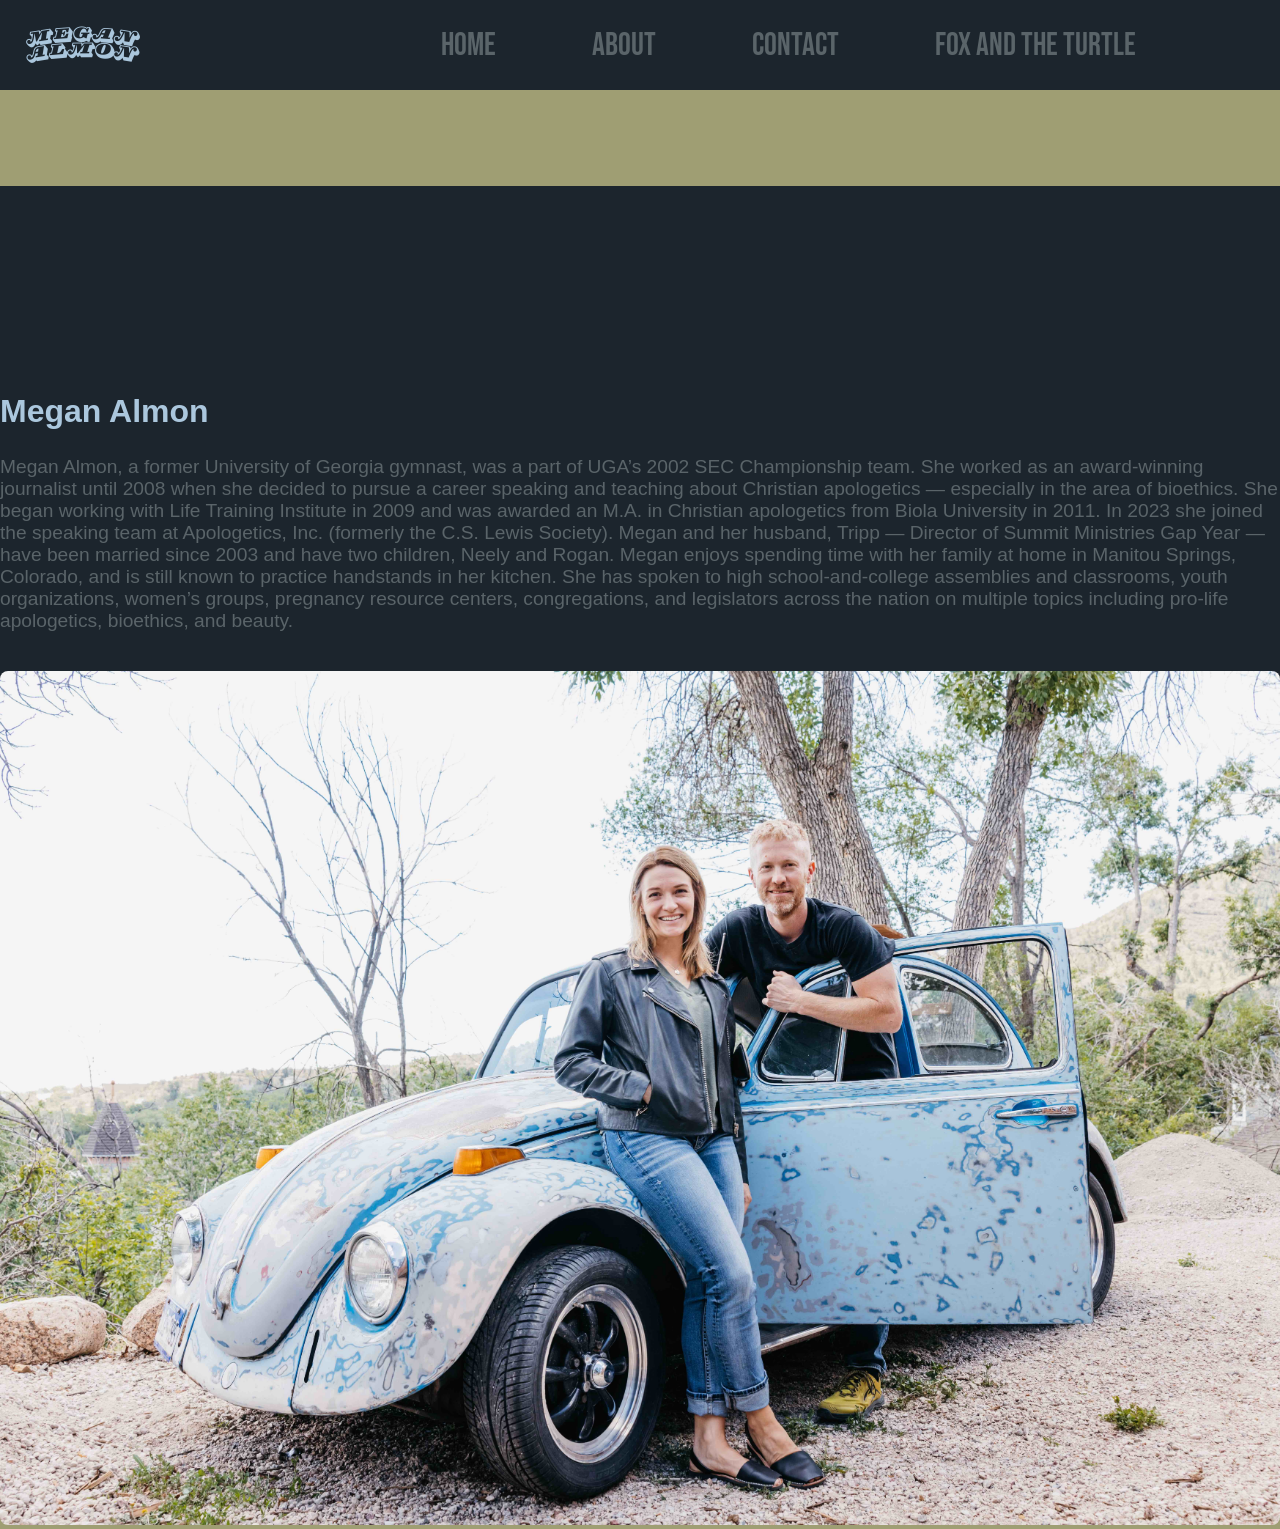
==== html/index.html @ 9a05802a "pages added" ====
<!DOCTYPE html>
<html lang="en">
<head>
    <meta charset="UTF-8">
    <meta name="viewport" content="width=device-width, initial-scale=1.0">
    <title>Megan Almon</title>
    <link rel="stylesheet" href="../styles/index.css">
    <link rel="icon" href="../Media/Images/favicon.png" type="image/png">

</head>
<body>
    
<nav>
    <img src="../Media/Images/logoAlmon.png" alt="Logo" class="item" id="logo">
    <ul>
      <li><a href="#home">Home</a></li>
      <li><a href="about.html">About</a></li>
      <li><a href="contact.html">contact</a></li>
      <li><a href="#FoxAndTheTurtle">Fox and the Turtle</a></li>
    </ul>
</nav>
    <script>
        document.addEventListener("DOMContentLoaded", function () {
          const scrollingImage = document.querySelector(".scrolling-image");
      
          const observer = new IntersectionObserver((entries) => {
            entries.forEach((entry) => {
              if (entry.isIntersecting) {
                scrollingImage.classList.add("show");
                observer.unobserve(entry.target);
              }
            });
          });
      
          observer.observe(scrollingImage);
        });
      </script>
    <!-- <button class="collapsible" style="padding: 20px;">☰</button>
    <div class="content">
      <a href="#">Link 1</a>
      <a href="#">Link 2</a>
      <a href="#">Link 3</a>
    </div> 
  <script>
    document.querySelector('.collapsible').addEventListener('click', function() {
      var content = document.querySelector('.content');
      content.style.display = (content.style.display === 'block') ? 'none' : 'block';
    });
  </script>
-->
 
  


<section>
  
    <div class="text-container">
      <h2>Megan Almon</h2>
      <p>
        Megan Almon, a former University of Georgia gymnast, was a part of UGA’s 2002 SEC Championship team. She worked as an award-winning journalist until 2008 when she decided to pursue a career speaking and teaching about Christian apologetics — especially in the area of bioethics. She began working with Life Training Institute in 2009 and was awarded an M.A. in Christian apologetics from Biola University in 2011. In 2023 she joined the speaking team at Apologetics, Inc. (formerly the C.S. Lewis Society). Megan and her husband, Tripp — Director of Summit Ministries Gap Year — have been married since 2003 and have two children, Neely and Rogan. Megan enjoys spending time with her family at home in Manitou Springs, Colorado, and is still known to practice handstands in her kitchen. She has spoken to high school-and-college assemblies and classrooms, youth organizations, women’s groups, pregnancy resource centers, congregations, and legislators across the nation on multiple topics including pro-life apologetics, bioethics, and beauty.
      </p>

    </div>
    <div class="image-container">
        <img src="../Media/Images/together bug.jpg" alt="Megan and her husband next to their buggy Rosco"  class="scrolling-image">
      </div>
    <svg xmlns="http://www.w3.org/2000/svg" viewBox="0 0 24 24" width="50" height="50" fill="#243">
        <path d="M12 21l-12-18h24z"/>
      </svg>    
  </section>
  

</body>
</html>
---- styles/index.css ----
html {background-color: #9F9E73;}
body {
    margin: 0;
    font-family: 'Arial', sans-serif;
  }

  @font-face {
    font-family: 'Bebas Neue';
    src: url('../Media/fonts/Bebas_Neue/BebasNeue-Regular.ttf')
  }
  

  nav {
    background-color: #1C252D;
    overflow: hidden;
    display:flex;
    justify-content: space-between;
    align-items: center;
    position: sticky;
    z-index:  1000;
    margin-bottom: 6em;
  }

  nav img {
    height: 50px; /* Set the desired height of your logo */
    padding: 10px;
  }

  nav ul {
    list-style-type: none;
    margin: 0;
    padding: 0;
    overflow: hidden;
   padding-right: 4em;
    font-family: 'Bebas Neue';
   
    font-size: 2em;
  }

  nav li {
    float: left;
    padding-left: 2em;
  }

  nav a {
    display: block;
    color: #5A6469;;
    text-align: center;
    padding: 14px 16px;
    text-decoration: none;
  }

  nav a:hover {
    background-color: #1C252D;
        color: #9F9E73;
  }

  .collapsible {
    float: right;
    cursor: pointer;
    padding: 14px 16px;
    border: none;
    background-color: inherit;
    font-size: 1em;
    color: #5A6469;
  }

  .collapsible:hover {
    background-color: #1C252D;
    color: #9F9E73;
  }

  .content {
    display: none;
    padding: 20px;
    position: absolute;
    background-color: #1C252D;
    min-width: 160px;
    box-shadow: 0 8px 16px 0 rgba(0,0,0,0.2);
    z-index: 1;
  }

  .item-center {
    flex-grow: 1; /* Allow item 2 to grow and take available space */
    text-align: center;
  }

  .item {
    padding: 20px;
  }

  section {
    display: flex;
    align-items:center;
    flex-direction: column;
    justify-content: space-around;
    height: 100vh; /* Adjust the height as needed */
    background-color: #1C252D;
  }

  .image-container {
    flex: 1;
    width:100%;
  }
  .scrolling-image {
    opacity: 0; /* Initially invisible */
    transform: translateY(50px); /* Initial position */
    transition: opacity 0.5s, transform 0.5s;
  }
  
  .scrolling-image.show {
    opacity: 1; /* Visible when in viewport */
    transform: translateY(0); /* Final position */
  }

  .image-container img {
    width: 100%; /* Make the image fill its container */
    height: auto;
    border-radius: 8px; /* Optional: Add border radius for rounded corners */
    z-index: -1;
  }

  .text-container {
    flex: 1;
    padding: 20px;
    text-align: left;
    background-color: #1C252D;
    width:100%;
    margin-top:10em;    
  }

  h2 {
    font-size: 2em;
    color: #ABC7DD; /* Set text color */
  }

  p {
    font-size: 1.2em;
    color: #5A6469; /* Set text color */
  }
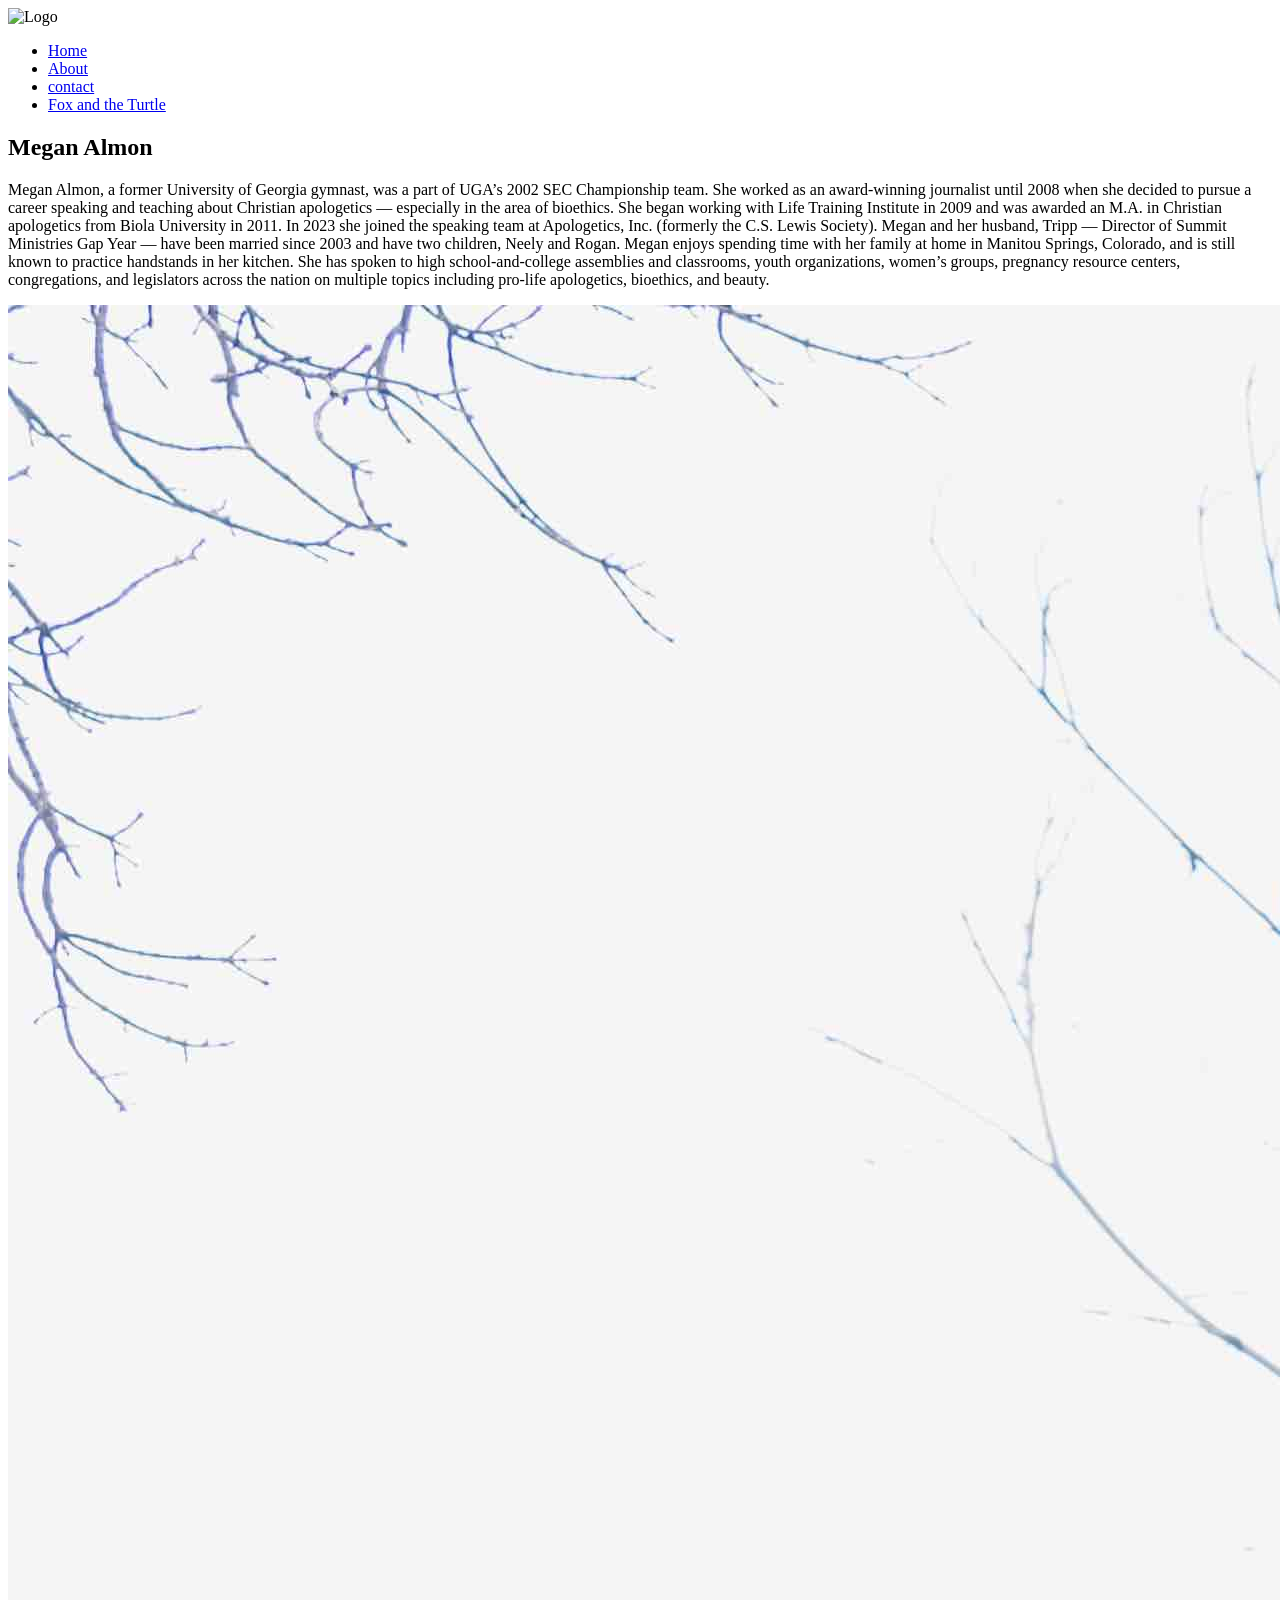
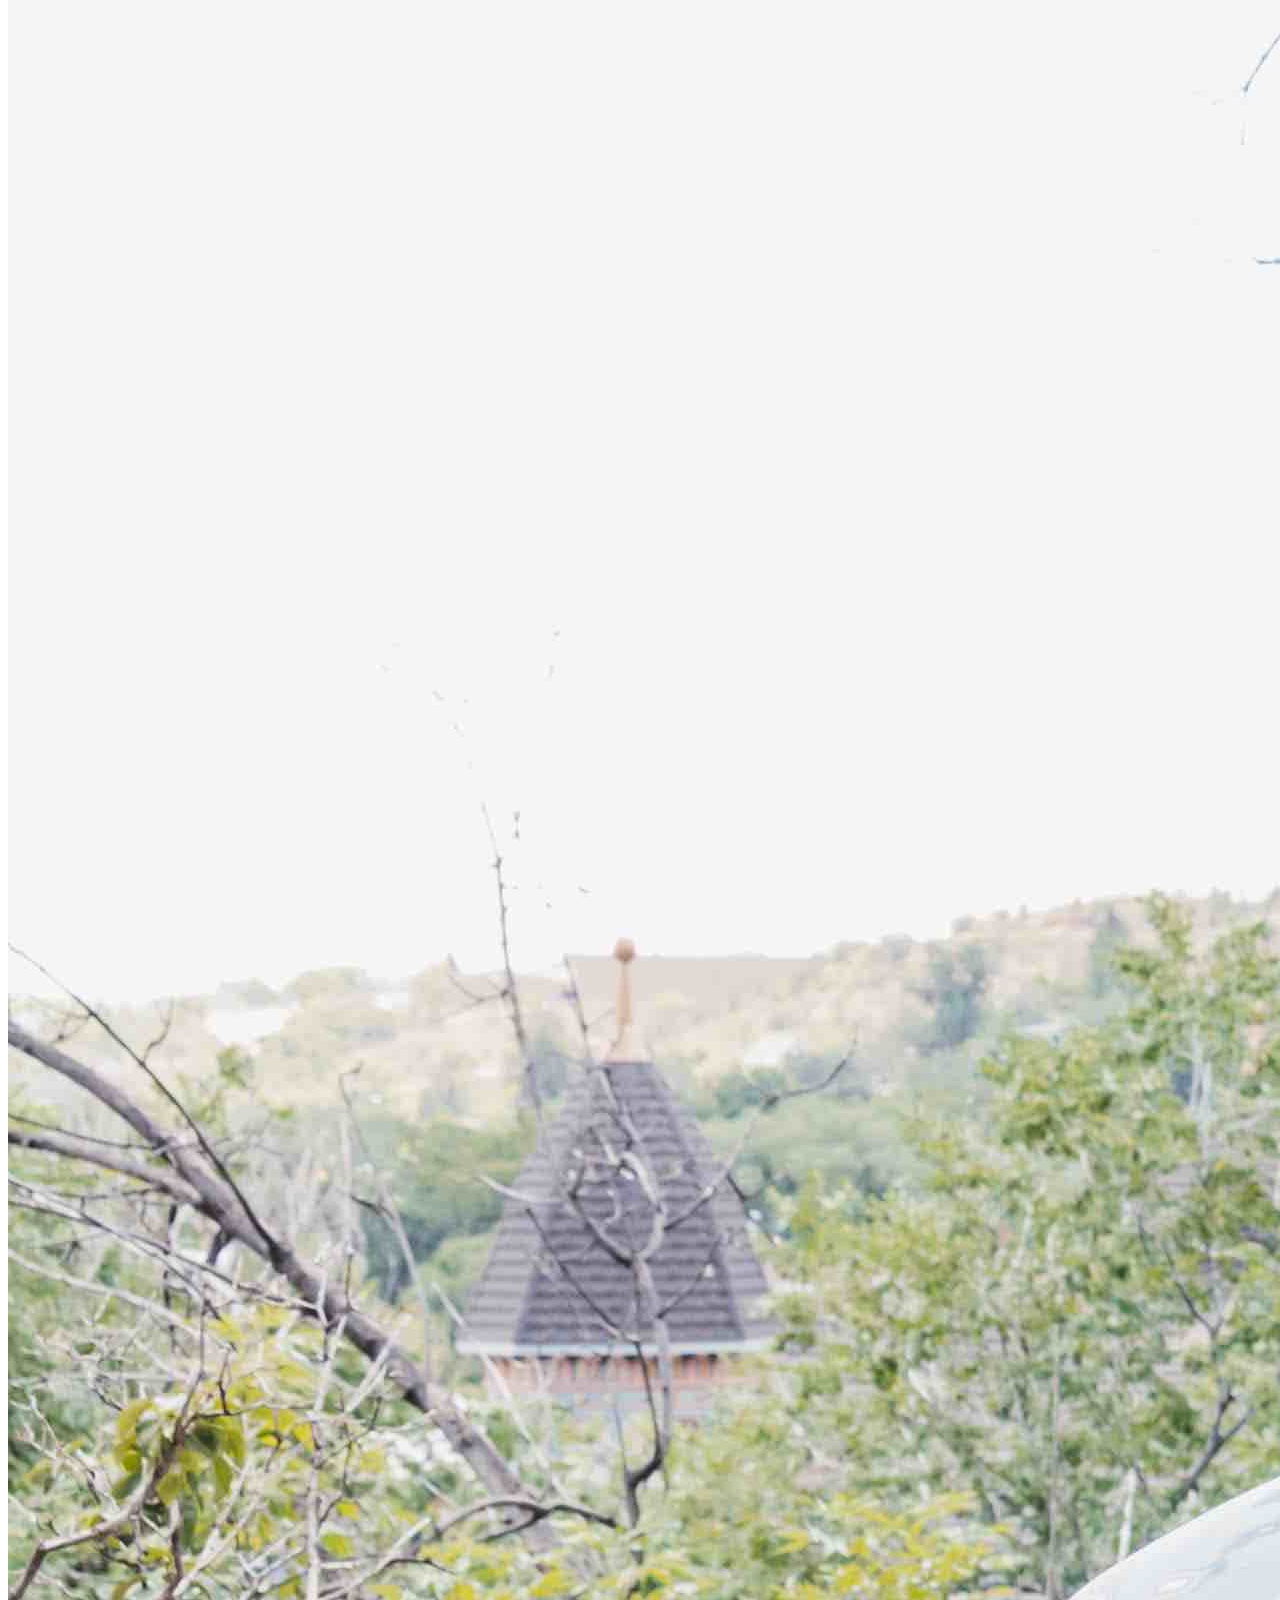
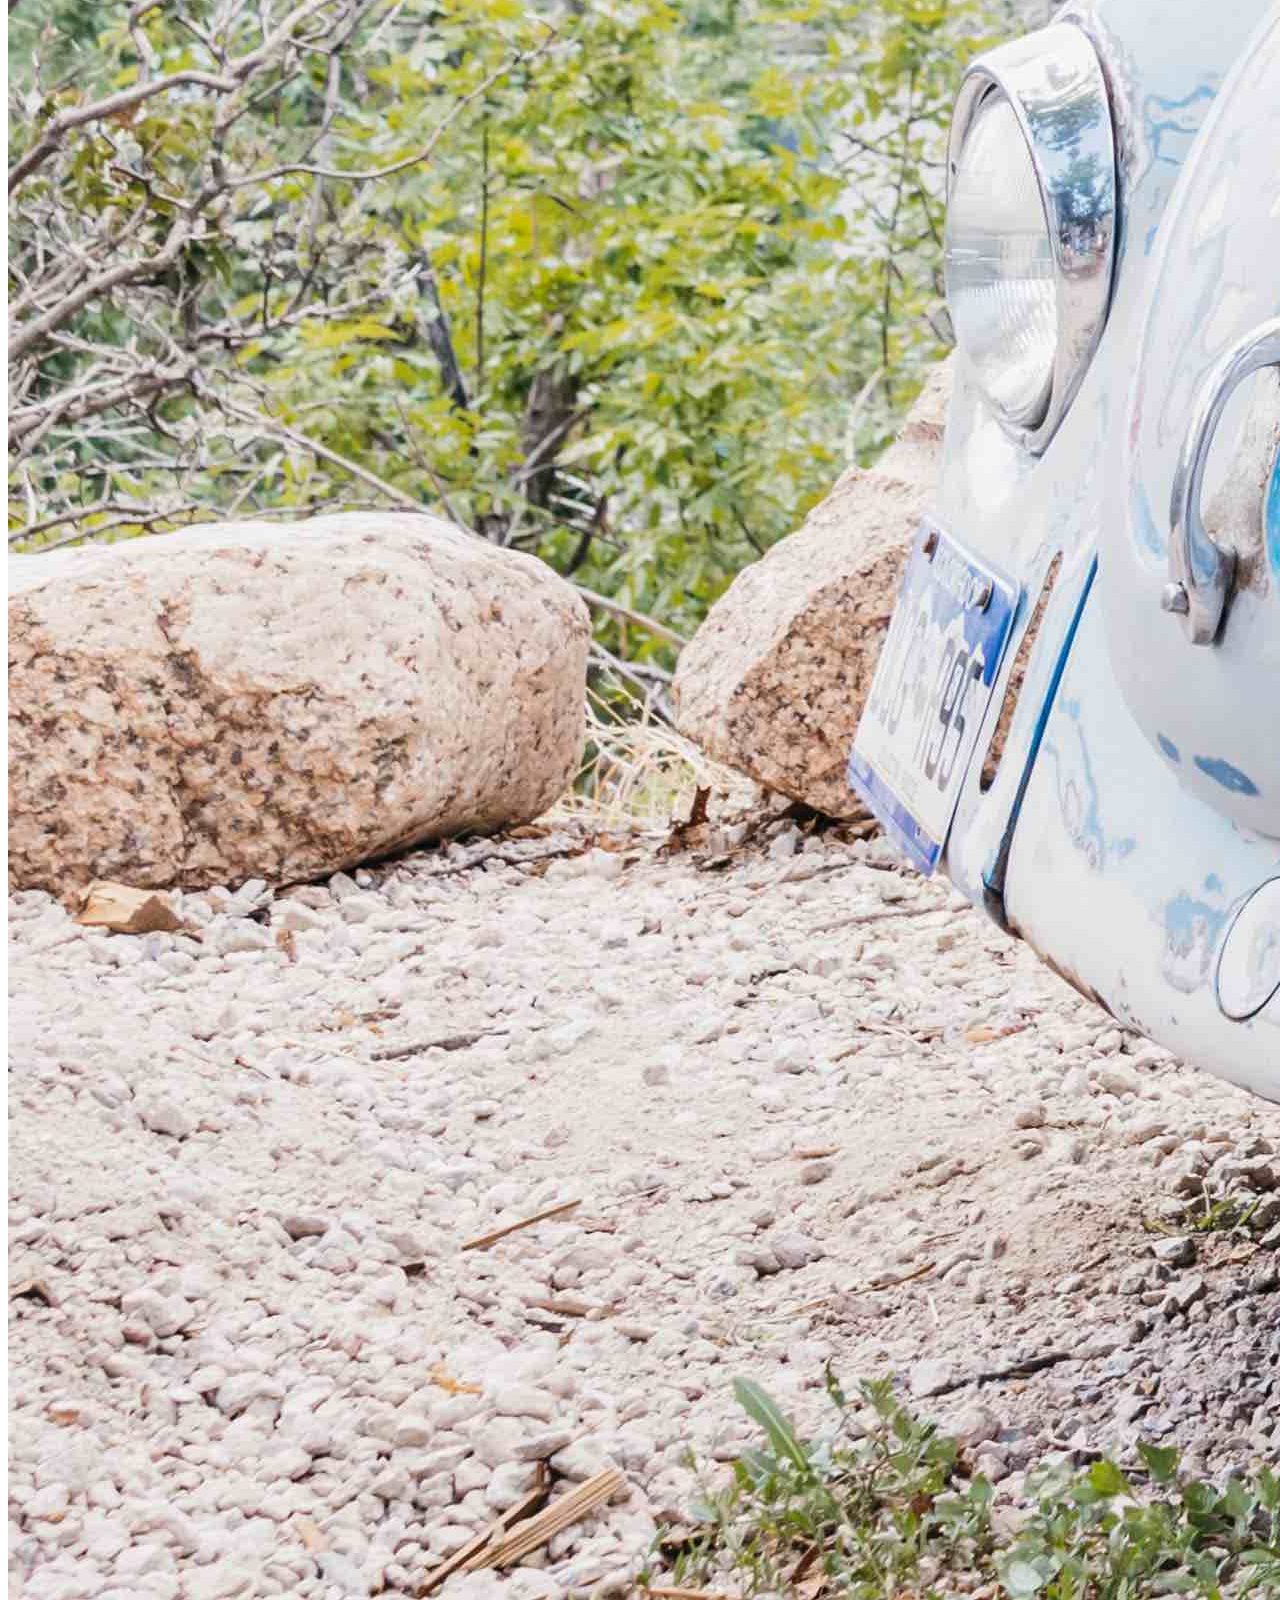
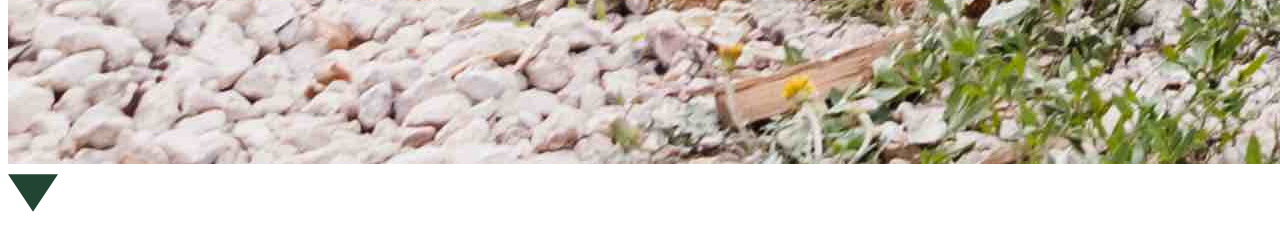
==== commit 9f85c6ef: "changed links" ====
--- a/html/index.html
+++ b/html/index.html
@@ -4,14 +4,14 @@
     <meta charset="UTF-8">
     <meta name="viewport" content="width=device-width, initial-scale=1.0">
     <title>Megan Almon</title>
-    <link rel="stylesheet" href="../styles/index.css">
-    <link rel="icon" href="../Media/Images/favicon.png" type="image/png">
+    <link rel="stylesheet" href="./styles/index.css">
+    <link rel="icon" href="./Media/Images/favicon.png" type="image/png">
 
 </head>
 <body>
     
 <nav>
-    <img src="../Media/Images/logoAlmon.png" alt="Logo" class="item" id="logo">
+    <img src="./Media/Images/logoAlmon.png" alt="Logo" class="item" id="logo">
     <ul>
       <li><a href="#home">Home</a></li>
       <li><a href="about.html">About</a></li>
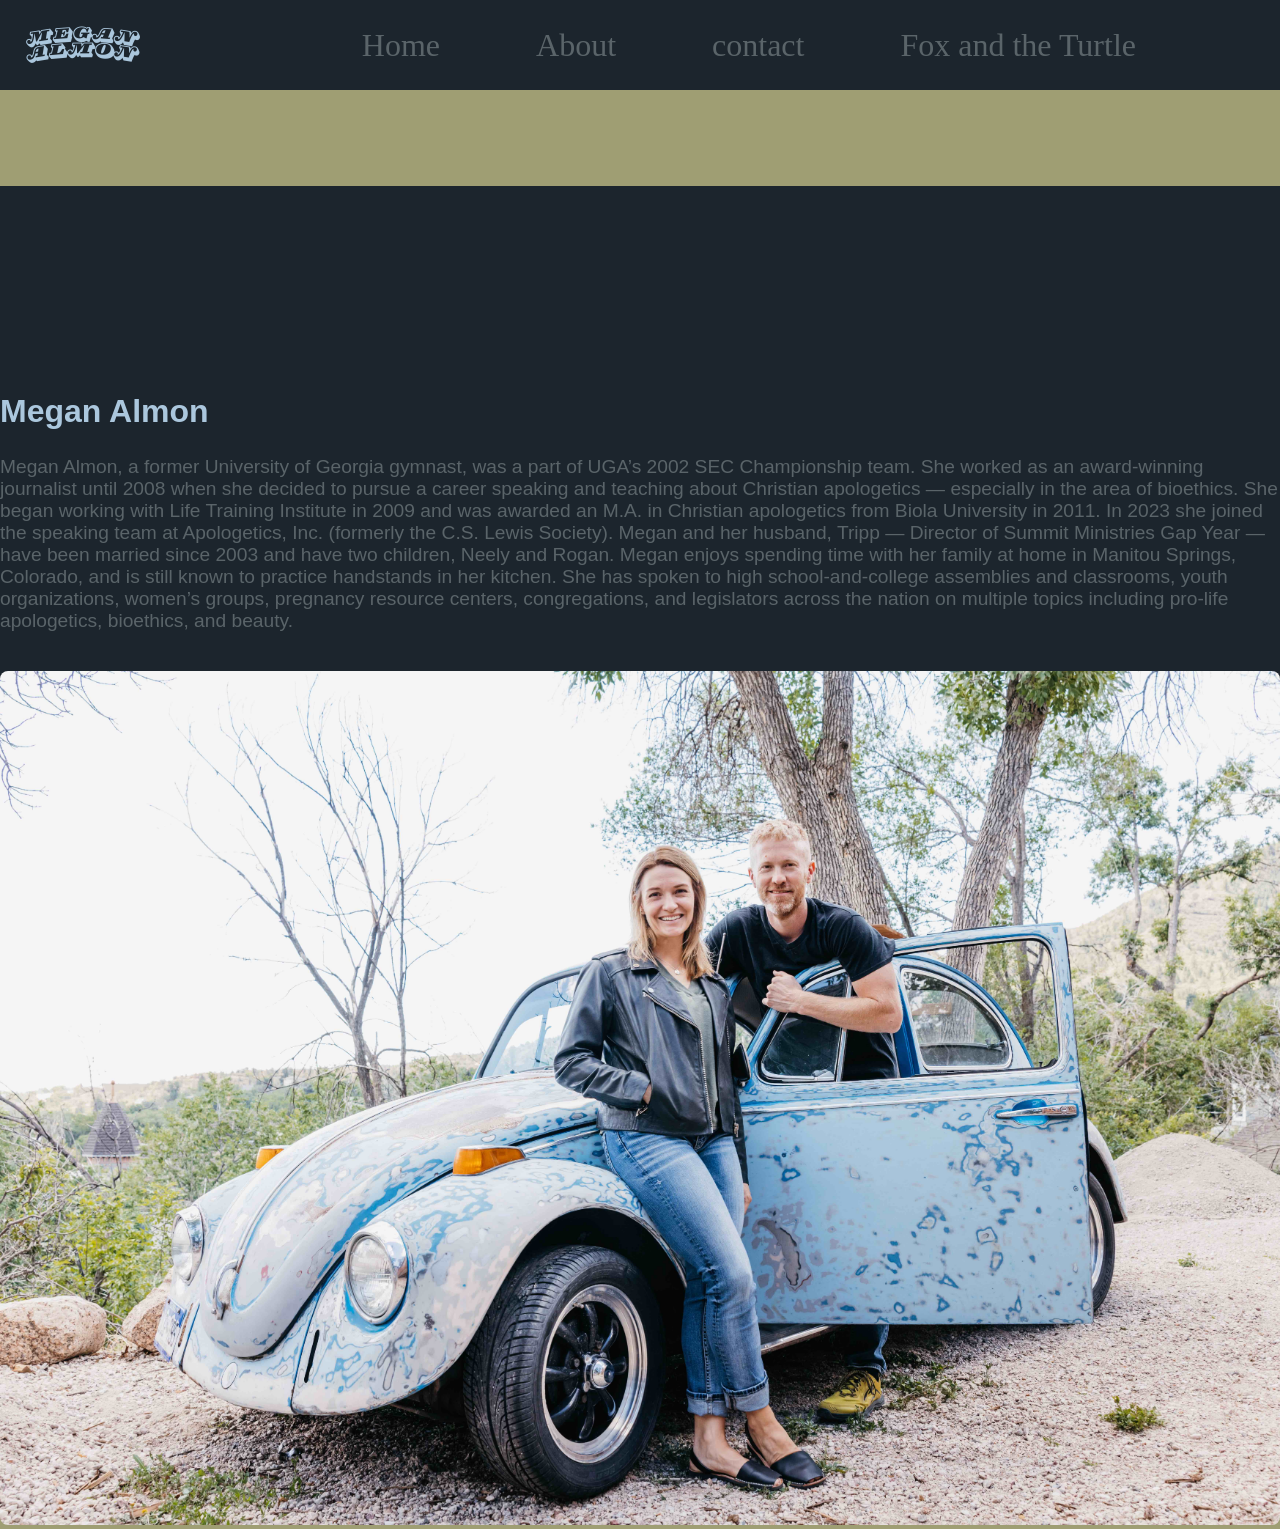
==== commit 0dd6d53f: "links again" ====
--- a/html/index.html
+++ b/html/index.html
@@ -4,14 +4,14 @@
     <meta charset="UTF-8">
     <meta name="viewport" content="width=device-width, initial-scale=1.0">
     <title>Megan Almon</title>
-    <link rel="stylesheet" href="./styles/index.css">
-    <link rel="icon" href="./Media/Images/favicon.png" type="image/png">
+    <link rel="stylesheet" href="Media/styles/index.css">
+    <link rel="icon" href="Media/Images/favicon.png" type="image/png">
 
 </head>
 <body>
     
 <nav>
-    <img src="./Media/Images/logoAlmon.png" alt="Logo" class="item" id="logo">
+    <img src="Media/Images/logoAlmon.png" alt="Logo" class="item" id="logo">
     <ul>
       <li><a href="#home">Home</a></li>
       <li><a href="about.html">About</a></li>
--- a/html/Media/styles/index.css
+++ b/html/Media/styles/index.css
@@ -0,0 +1,140 @@
+html {background-color: #9F9E73;}
+body {
+    margin: 0;
+    font-family: 'Arial', sans-serif;
+  }
+
+  @font-face {
+    font-family: 'Bebas Neue';
+    src: url('../Media/fonts/Bebas_Neue/BebasNeue-Regular.ttf')
+  }
+  
+
+  nav {
+    background-color: #1C252D;
+    overflow: hidden;
+    display:flex;
+    justify-content: space-between;
+    align-items: center;
+    position: sticky;
+    z-index:  1000;
+    margin-bottom: 6em;
+  }
+
+  nav img {
+    height: 50px; /* Set the desired height of your logo */
+    padding: 10px;
+  }
+
+  nav ul {
+    list-style-type: none;
+    margin: 0;
+    padding: 0;
+    overflow: hidden;
+   padding-right: 4em;
+    font-family: 'Bebas Neue';
+   
+    font-size: 2em;
+  }
+
+  nav li {
+    float: left;
+    padding-left: 2em;
+  }
+
+  nav a {
+    display: block;
+    color: #5A6469;;
+    text-align: center;
+    padding: 14px 16px;
+    text-decoration: none;
+  }
+
+  nav a:hover {
+    background-color: #1C252D;
+        color: #9F9E73;
+  }
+
+  .collapsible {
+    float: right;
+    cursor: pointer;
+    padding: 14px 16px;
+    border: none;
+    background-color: inherit;
+    font-size: 1em;
+    color: #5A6469;
+  }
+
+  .collapsible:hover {
+    background-color: #1C252D;
+    color: #9F9E73;
+  }
+
+  .content {
+    display: none;
+    padding: 20px;
+    position: absolute;
+    background-color: #1C252D;
+    min-width: 160px;
+    box-shadow: 0 8px 16px 0 rgba(0,0,0,0.2);
+    z-index: 1;
+  }
+
+  .item-center {
+    flex-grow: 1; /* Allow item 2 to grow and take available space */
+    text-align: center;
+  }
+
+  .item {
+    padding: 20px;
+  }
+
+  section {
+    display: flex;
+    align-items:center;
+    flex-direction: column;
+    justify-content: space-around;
+    height: 100vh; /* Adjust the height as needed */
+    background-color: #1C252D;
+  }
+
+  .image-container {
+    flex: 1;
+    width:100%;
+  }
+  .scrolling-image {
+    opacity: 0; /* Initially invisible */
+    transform: translateY(50px); /* Initial position */
+    transition: opacity 0.5s, transform 0.5s;
+  }
+  
+  .scrolling-image.show {
+    opacity: 1; /* Visible when in viewport */
+    transform: translateY(0); /* Final position */
+  }
+
+  .image-container img {
+    width: 100%; /* Make the image fill its container */
+    height: auto;
+    border-radius: 8px; /* Optional: Add border radius for rounded corners */
+    z-index: -1;
+  }
+
+  .text-container {
+    flex: 1;
+    padding: 20px;
+    text-align: left;
+    background-color: #1C252D;
+    width:100%;
+    margin-top:10em;    
+  }
+
+  h2 {
+    font-size: 2em;
+    color: #ABC7DD; /* Set text color */
+  }
+
+  p {
+    font-size: 1.2em;
+    color: #5A6469; /* Set text color */
+  }
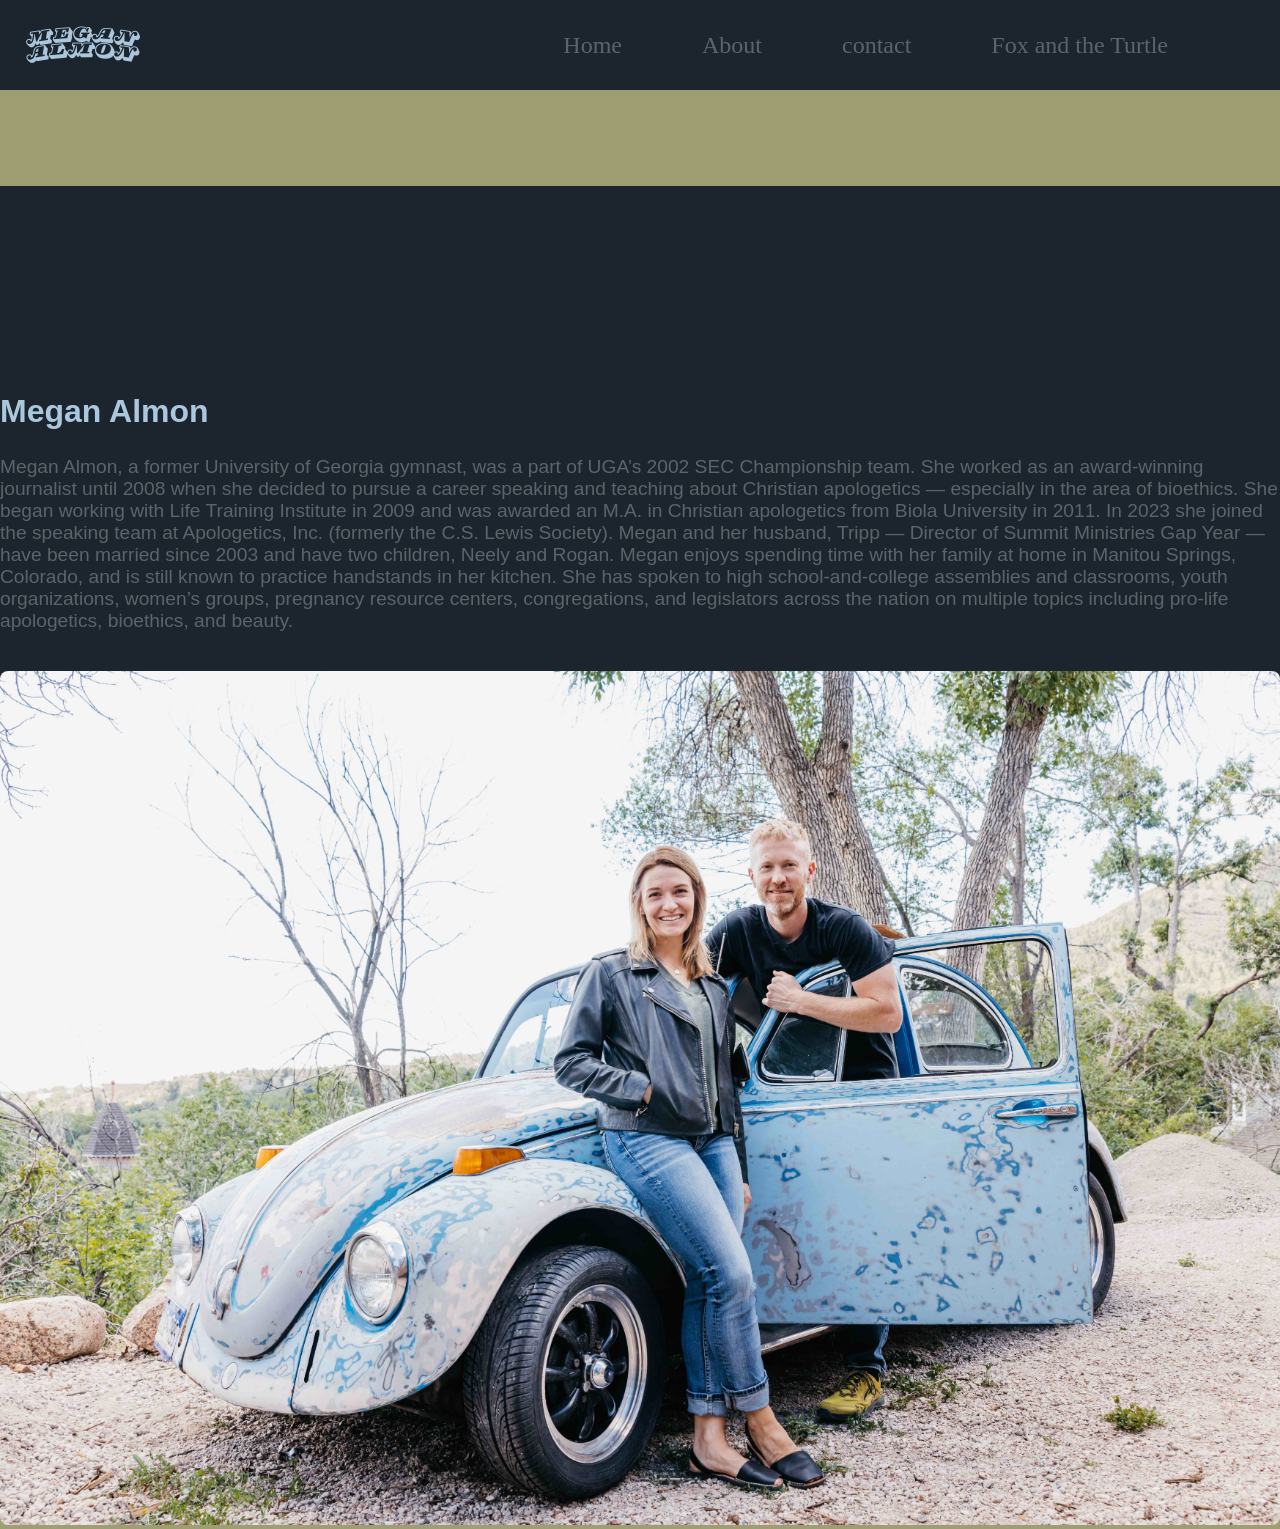
==== commit fef6e8e3: "links and nav size" ====
--- a/html/index.html
+++ b/html/index.html
@@ -62,7 +62,7 @@
 
     </div>
     <div class="image-container">
-        <img src="../Media/Images/together bug.jpg" alt="Megan and her husband next to their buggy Rosco"  class="scrolling-image">
+        <img src="Media/Images/together bug.jpg" alt="Megan and her husband next to their buggy Rosco"  class="scrolling-image">
       </div>
     <svg xmlns="http://www.w3.org/2000/svg" viewBox="0 0 24 24" width="50" height="50" fill="#243">
         <path d="M12 21l-12-18h24z"/>
--- a/html/Media/styles/index.css
+++ b/html/Media/styles/index.css
@@ -34,7 +34,7 @@
    padding-right: 4em;
     font-family: 'Bebas Neue';
    
-    font-size: 2em;
+    font-size: 1.5em;
   }
 
   nav li {
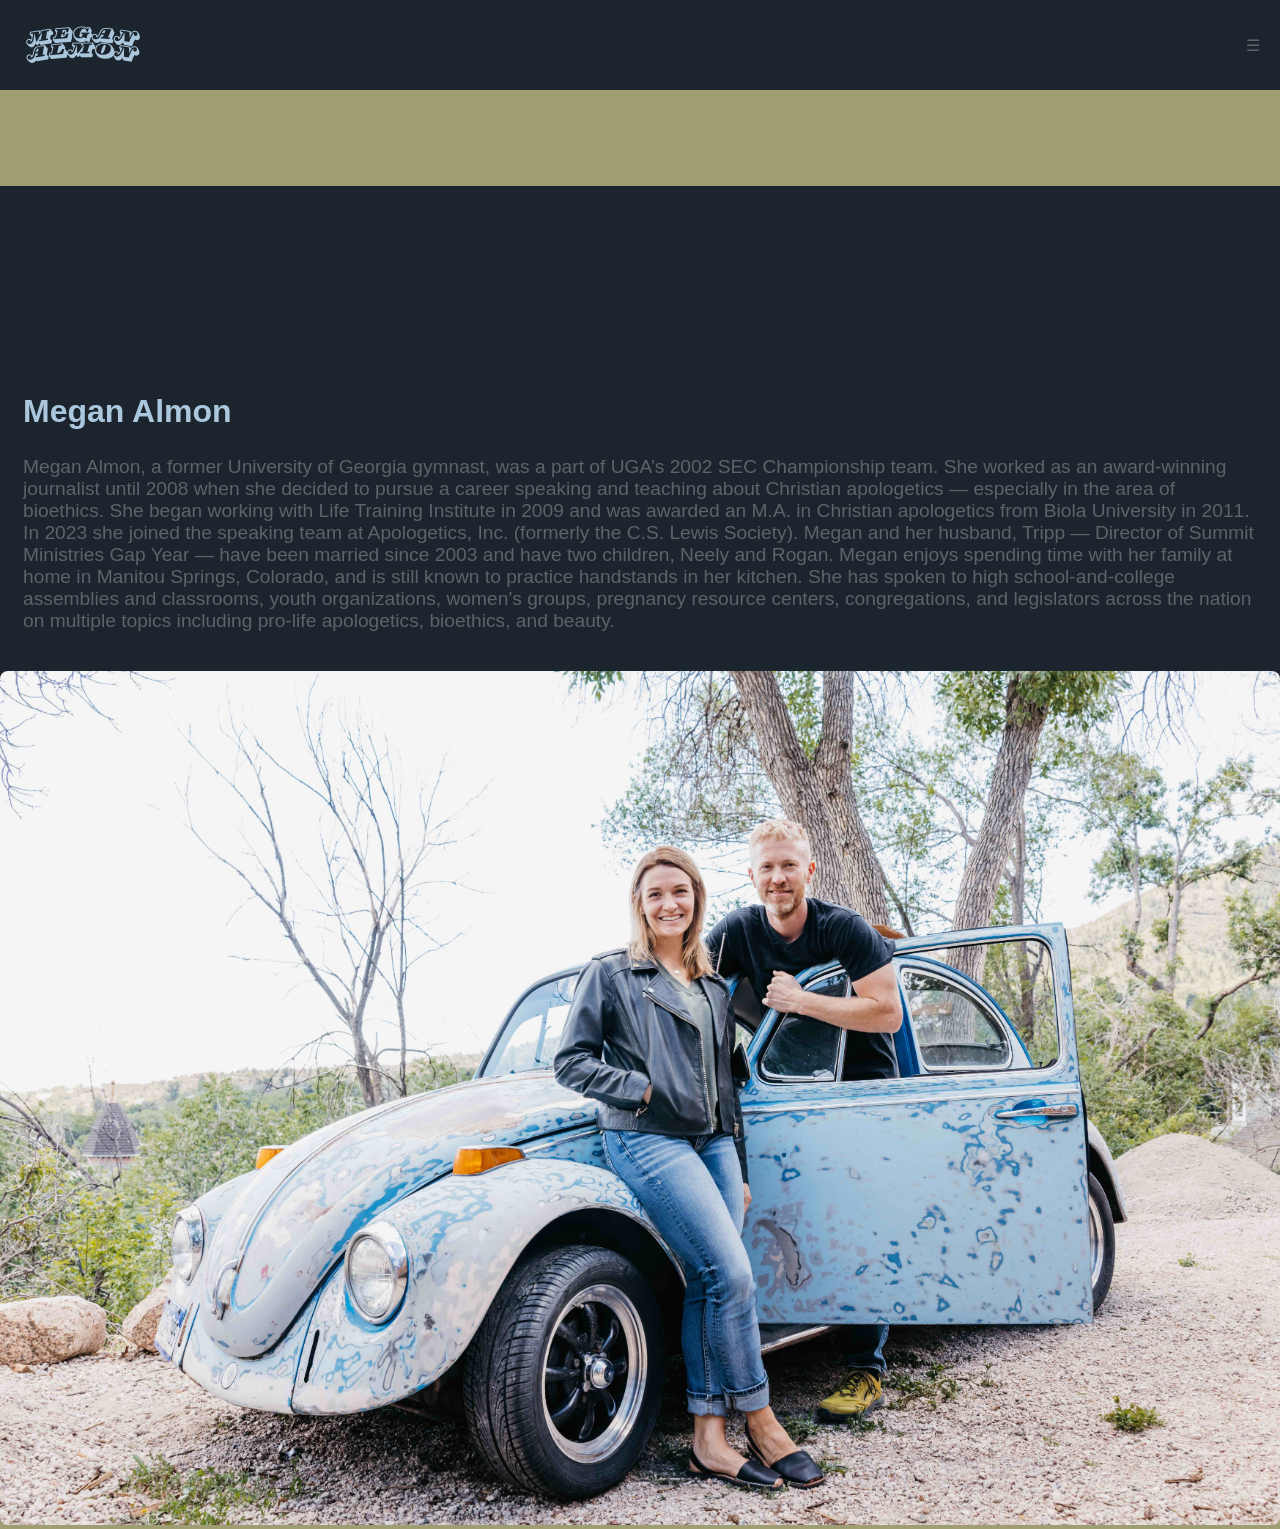
==== commit 2a278bc6: "DROPDOWN" ====
--- a/html/index.html
+++ b/html/index.html
@@ -12,13 +12,17 @@
     
 <nav>
     <img src="Media/Images/logoAlmon.png" alt="Logo" class="item" id="logo">
-    <ul>
-      <li><a href="#home">Home</a></li>
-      <li><a href="about.html">About</a></li>
-      <li><a href="contact.html">contact</a></li>
-      <li><a href="#FoxAndTheTurtle">Fox and the Turtle</a></li>
-    </ul>
+    <button class="collapsible" style="padding: 20px;">☰</button>
+    <div class="content">
+  <div class="orgContent">
+    <a href="#home">Home</a>
+    <a href="about.html">About</a>
+    <a href="contact.html">Contact</a>
+    <a href="#FoxAndTheTurtle">Fox and the Turtle</a>
+    </div>
+    </div> 
 </nav>
+
     <script>
         document.addEventListener("DOMContentLoaded", function () {
           const scrollingImage = document.querySelector(".scrolling-image");
@@ -35,19 +39,14 @@
           observer.observe(scrollingImage);
         });
       </script>
-    <!-- <button class="collapsible" style="padding: 20px;">☰</button>
-    <div class="content">
-      <a href="#">Link 1</a>
-      <a href="#">Link 2</a>
-      <a href="#">Link 3</a>
-    </div> 
+    
   <script>
     document.querySelector('.collapsible').addEventListener('click', function() {
       var content = document.querySelector('.content');
       content.style.display = (content.style.display === 'block') ? 'none' : 'block';
     });
   </script>
--->
+
  
   
 
--- a/html/Media/styles/index.css
+++ b/html/Media/styles/index.css
@@ -12,11 +12,12 @@
 
   nav {
     background-color: #1C252D;
-    overflow: hidden;
+    overflow:visible;
     display:flex;
     justify-content: space-between;
     align-items: center;
     position: sticky;
+    top: 0;
     z-index:  1000;
     margin-bottom: 6em;
   }
@@ -74,12 +75,18 @@
     display: none;
     padding: 20px;
     position: absolute;
+    top:100%;
+    right:0;
     background-color: #1C252D;
     min-width: 160px;
     box-shadow: 0 8px 16px 0 rgba(0,0,0,0.2);
-    z-index: 1;
+    z-index: 1001;
   }
-
+.orgContent {
+  display:flex;
+  flex-direction: column;
+  justify-content: space-around;
+}
   .item-center {
     flex-grow: 1; /* Allow item 2 to grow and take available space */
     text-align: center;
@@ -127,6 +134,7 @@
     background-color: #1C252D;
     width:100%;
     margin-top:10em;    
+    max-width: 96.4%;
   }
 
   h2 {
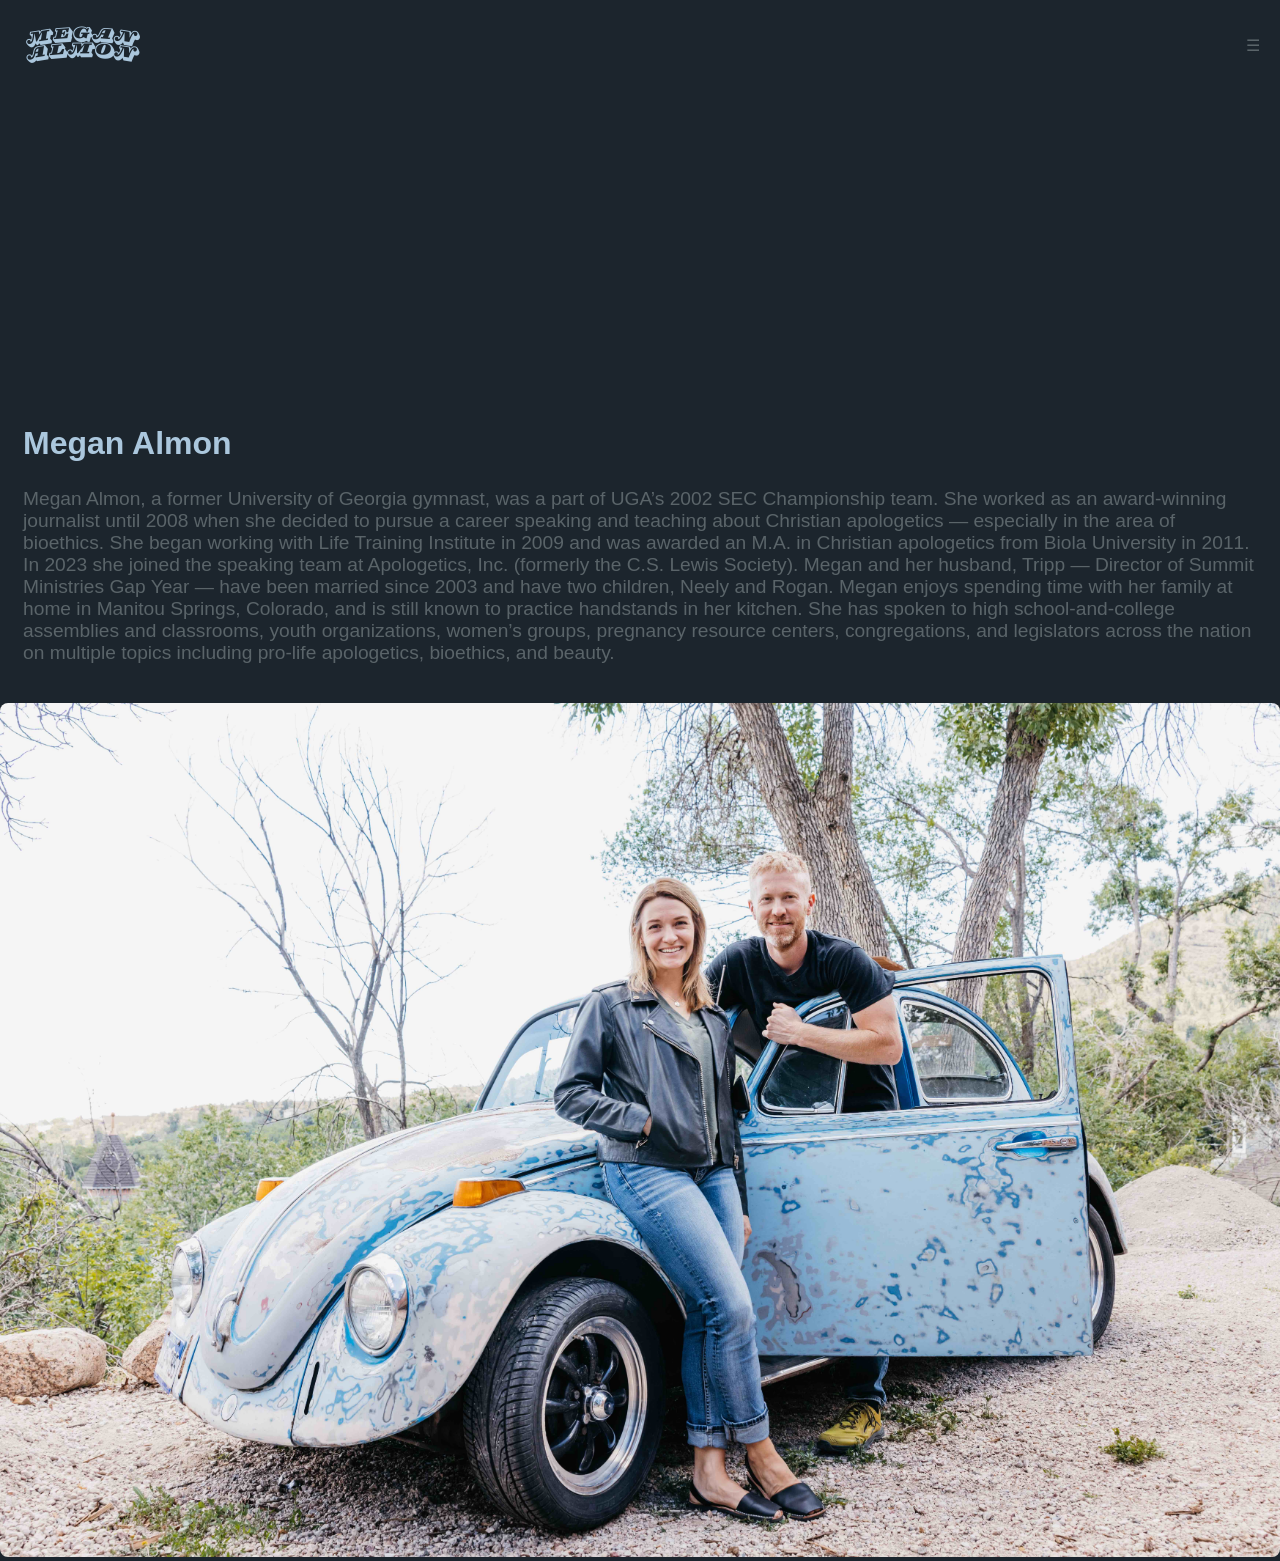
==== commit c87acbbe: "new page" ====
--- a/html/index.html
+++ b/html/index.html
@@ -18,7 +18,8 @@
     <a href="#home">Home</a>
     <a href="about.html">About</a>
     <a href="contact.html">Contact</a>
-    <a href="#FoxAndTheTurtle">Fox and the Turtle</a>
+    <a href="resources.html">Resources</a>
+    <a href="tandf.html">Fox and the Turtle</a>
     </div>
     </div> 
 </nav>
@@ -63,10 +64,9 @@
     <div class="image-container">
         <img src="Media/Images/together bug.jpg" alt="Megan and her husband next to their buggy Rosco"  class="scrolling-image">
       </div>
-    <svg xmlns="http://www.w3.org/2000/svg" viewBox="0 0 24 24" width="50" height="50" fill="#243">
-        <path d="M12 21l-12-18h24z"/>
-      </svg>    
   </section>
+
+  
   
 
 </body>
--- a/html/Media/styles/index.css
+++ b/html/Media/styles/index.css
@@ -1,12 +1,13 @@
-html {background-color: #9F9E73;}
+html {background-color: #1C252D;}
 body {
     margin: 0;
     font-family: 'Arial', sans-serif;
+    
   }
 
   @font-face {
     font-family: 'Bebas Neue';
-    src: url('../Media/fonts/Bebas_Neue/BebasNeue-Regular.ttf')
+    src: url('../fonts/Bebas_Neue/BebasNeue-Regular.ttf')
   }
   
 
@@ -19,7 +20,7 @@
     position: sticky;
     top: 0;
     z-index:  1000;
-    margin-bottom: 6em;
+    margin-bottom: 8em;
   }
 
   nav img {
@@ -145,4 +146,10 @@
   p {
     font-size: 1.2em;
     color: #5A6469; /* Set text color */
-  }+  }
+
+  ::-webkit-scrollbar {
+    width: 0; 
+  }
+  
+
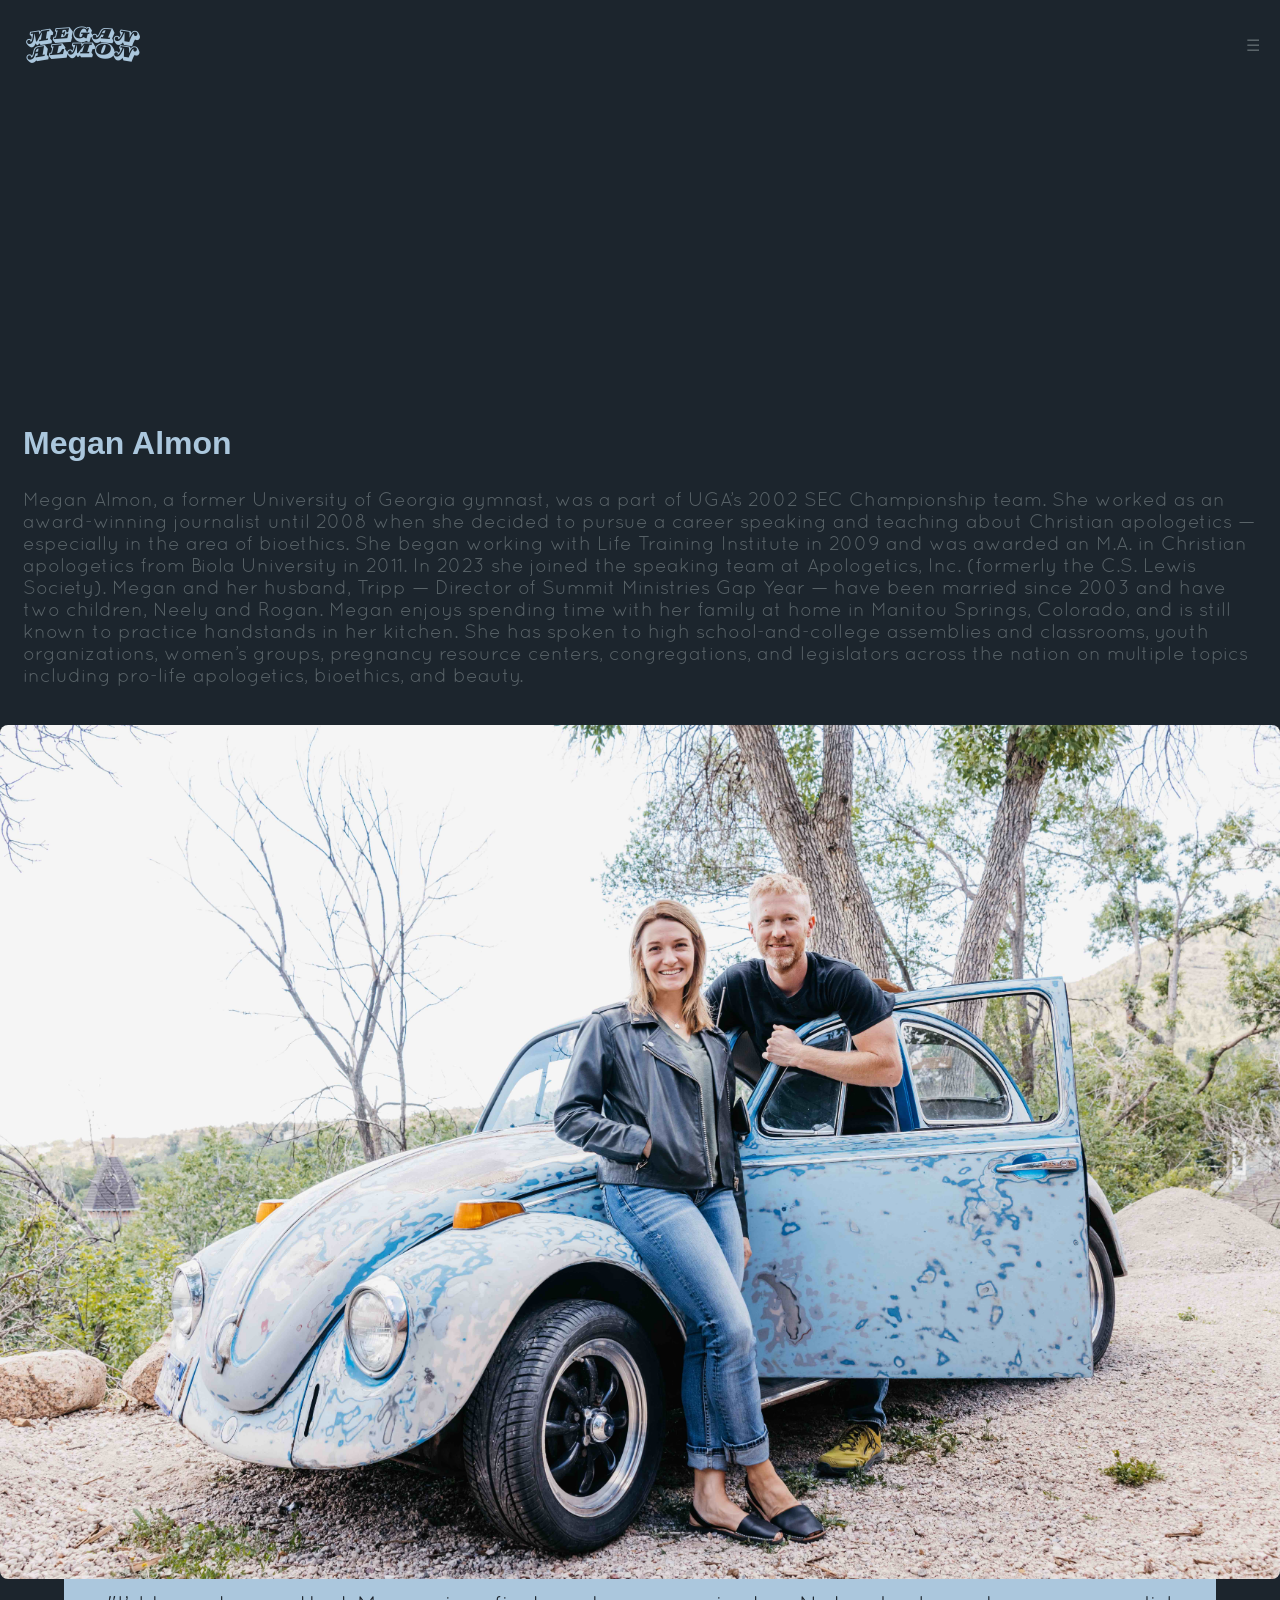
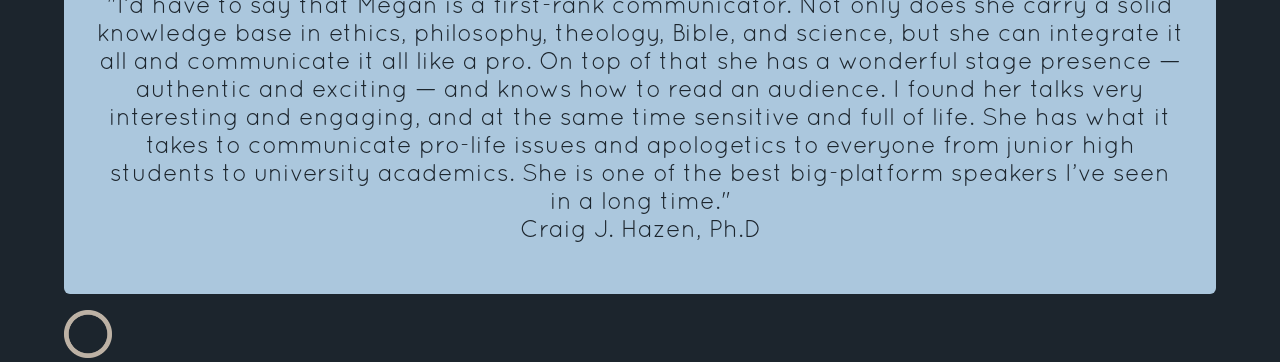
==== commit e1ab0d34: "updated links" ====
--- a/html/index.html
+++ b/html/index.html
@@ -25,6 +25,8 @@
 </nav>
 
     <script>
+
+
         document.addEventListener("DOMContentLoaded", function () {
           const scrollingImage = document.querySelector(".scrolling-image");
       
@@ -39,6 +41,37 @@
       
           observer.observe(scrollingImage);
         });
+
+        
+        let currentSlide = 1;
+
+        function showSlide(n) {
+  const slides = document.getElementsByClassName('quote-slide');
+  
+  if (n > slides.length) {
+    currentSlide = 1;
+  }
+
+  if (n < 1) {
+    currentSlide = slides.length;
+  }
+
+  for (let i = 0; i < slides.length; i++) {
+    slides[i].style.display = 'none';
+  }
+
+  slides[currentSlide - 1].style.display = 'block';
+}
+
+function nextSlide() {
+  showSlide(currentSlide += 1);
+}
+
+// Initial display
+document.addEventListener("DOMContentLoaded", function () {
+  showSlide(currentSlide);
+});
+
       </script>
     
   <script>
@@ -67,7 +100,43 @@
   </section>
 
   
+<h2 id="endorseh2">Endorsements</h2>
+
+<div class="slideshow-container">
+  <div class="quote-slide" id="slide1">
+    <p class="quote">"I’d have to say that Megan is a first-rank communicator. Not only does she carry a solid knowledge base in ethics, philosophy, theology, Bible, and science, but she can integrate it all and communicate it all like a pro. On top of that she has a wonderful stage presence — authentic and exciting — and knows how to read an audience. I found her talks very interesting and engaging, and at the same time sensitive and full of life. She has what it takes to communicate pro-life issues and apologetics to everyone from junior high students to university academics. She is one of the best big-platform speakers I’ve seen in a long time."<br>Craig J. Hazen, Ph.D</p>
+  </div>
+
+  <div class="quote-slide" id="slide2">
+    <p class="quote">“Megan is a polished and professional presenter and her presentation had quite an impact on our school. I will try to give some sense of just how powerful and on target her presentation was. First the comments.&nbsp; Many students said it was the best presentation we had offered in their four years at Divine Child.&nbsp; Teachers complemented me on bringing in such a polished and effective speaker.&nbsp; My principal said that in his fourteen years of being in Catholic education it was the best he had seen. Students were particularly impressed by the way Megan presented a logical case for the pro-life position.&nbsp; Many students said it “just made sense to them.” after hearing her speak.&nbsp; Students also liked the fact that she strongly disagreed with the pro-choice position without demonizing those who might hold it.&nbsp; She reminded the students several times that there are real human beings, hurting human beings, on all sides of the issue.&nbsp; Megan even reached some of our most aloof students whose favorite answer is usually the opposite of whatever the Church teaches. After presenting for two hours straight Megan then took questions from a group of students who stayed behind.&nbsp; The ease with which she answered these students questions, some of which were very difficult, and the deep level of knowledge that she displayed while doing so was very impressive.&nbsp; Some people are good at delivering a presentation, others at responding on the fly.&nbsp; There are very few people who can do both really well.&nbsp; Megan is one of those. Megan even spent time in some of our classrooms later in the day.&nbsp; This was really an unexpected bonus.&nbsp; It was also very gracious of her after an already long day. I would tell anyone who is thinking of inviting Megan into their school to do it.&nbsp; Don’t hesitate.&nbsp; Get her on your calendar as soon as you can.&nbsp; It will be one of the best decisions you will make this year.&nbsp; You will get a professional, lively, smart presentation.&nbsp; You will get a presenter who is fluent in logic, philosophy, and science when presenting the case for life but also one who always keeps Christ unambiguously at the center.&nbsp; We were blessed to be able to get Megan Almon to speak to our school.”<br>
+											Marc Sierra</p>
+  </div>
+
+  <div class="quote-slide" id="slide3">
+    <p class="quote">“The chapel presentation by Megan Almon was all we had hoped for and more. She did a masterful job presenting the very thought provoking and biblically clear position on the value of life from the beginning. Not only was the chapel a special time, but Megan made herself available to classes afterward to allow students to ask questions and learn more. I heard nothing but appreciation and positive comments about her engaging way of interacting with our&nbsp;high school &nbsp;students. I firmly believe our students and staff are in a much better position to talk in a reasoned way about the issue of &nbsp; &nbsp; who the unborn really is and the implications that flow from that issue. Thanks again for your help. I would encourage other schools to consider the opportunity to prepare young people to intelligently and gracefully express a position that honors life and the God who creates it from that very first cell.”<br>Len McWilliams</p>
+</div>
+
+<div class="quote-slide" id="slide4">
+  <p class="quote"><p>“Megan did OUTSTANDING.</p>Let me fill ya in why I say so. Of course she covered the issue and apologetics with excellence, but she also painted such a beautiful picture of God and the Gospel! I have been ministering to a guy name Jesse. He is a great guy. Unreal guitarist. He’s lost. He had a Meth addiction and he looks like Jack Sparrow. No joke. I’ve been helping Jim and his dad. Mowing their yard and just serving them. Last night he said “I want to go to that Bible study thing.” It had been 25 years since he had been in church. I almost told him to come another night because of the “pro-life” talk. But I’m so glad God did not let me listen to my stupid side (yeah I have one). He came and was blown away with her graciousness and yet boldness. We had great conversations afterwards and he is coming back with me this Sunday. Amazing!!! The picture she painted and the power of her ideas about a persons value because of their divine spark was so empowering to him. Well done!!!! I did not get to talk with her as she was crowded with admirers. I went off with Jesse and discussed the evening. Please tell her about this story. God really used her!”<br>Tony Nolan</p></div>
+
+  <div class="quote-slide" id="slide5">
+    <p class="quote">“I couldn’t be more happy or impressed with Megan Almon and the people at LTI. Megan was beyond professional, prepared, polished and yet extremely relational. The issue of abortion is arguably the greatest issue of our time and I’m convinced the church can never be too prepared for these conversations. Equipping students with the knowledge of science, philosophy and the gospel is the least we can do to help them engage a world that desperately needs Jesus and practical pro-life truth. Megan is a person that does that as well as anybody. I take great seriousness in the&nbsp;people who address our students. Without question, Megan&nbsp;is the real deal and I would not hesitate to have her back.”<br>Shane Ecklund</p></div>
+
+    <div class="quote-slide" id="slide6">
+      <p class="quote">“Megan did an excellent job.&nbsp; She connected with our students and held their attention.&nbsp; Chapel is sometimes a tough gig because the students are required to be there.&nbsp; She kept their attention.&nbsp; Her approach to the difficult subject was thoughtful and challenging.&nbsp; She did not use an emotional approach to the subject of abortion.&nbsp; She used a very logical, thoughtful, and challenging approach which I really liked. I was somewhat nervous about the video. At first I did not want her to show it because I was afraid of a negative response.&nbsp; We talked and after she explained how she was going to use it, I agreed to let her show it. IT worked out fine and I did&nbsp; not receive any negative response from the video.&nbsp; Megan told me that there were other speakers who travel and speak on the subject of life.&nbsp; I want to use someone next year who speaks from the same perspective as Megan. I was very pleased and want to stay in touvh as she moves west….<p>Thanks for all you do to educate students on this subject.”<br>George Loutherback</p></p></div>
+
+      <div class="quote-slide" id="slide7">
+        <p class="quote">“Our thanks to Megan, you, and Life Training Institute!&nbsp; I thought the presentation was terrific!&nbsp; She engaged with students wonderfully with down-to-earth explanation of sophisticated and often emotionally-charged ideas, made accessible through lively story-telling, clear examples, compelling logic, and gentle humor. &nbsp;&nbsp;Megan was gracious in her delivery, respectful of the time constraints that shaped the event, and very kind to make herself available after the presentation to answer individual questions.&nbsp; &nbsp;&nbsp;Her tone was refreshing, sincere, winning.&nbsp; I’m sure you must be very proud of her ministry!”<br>Brother Tom</p></div>
+
+        <div class="quote-slide" id="slide8">
+          <p class="quote">“Megan was terrific. She held the students’ attention throughout the presentation and really was an excellent speaker. Attached are a couple of pictures. She had a really good after talk session with several students. They sensed her knowledge and understanding of the subject and they were truly intrigued. “<br>Sharon Masterson</p></div>
+    
+  </div>
+  <img class="nav-btn" src="Media/Images/button.png" alt="Next" onclick="nextSlide()">
   
+
+  <div id="content"></div>
+
 
 </body>
 </html>
--- a/html/Media/styles/index.css
+++ b/html/Media/styles/index.css
@@ -9,7 +9,11 @@
     font-family: 'Bebas Neue';
     src: url('../fonts/Bebas_Neue/BebasNeue-Regular.ttf')
   }
-  
+  @font-face {
+    font-family: 'quicksand';
+    src: url('../fonts/quicksand/Quicksand-Regular.otf')
+  }
+p{font-family: 'quicksand';}
 
   nav {
     background-color: #1C252D;
@@ -109,6 +113,7 @@
   .image-container {
     flex: 1;
     width:100%;
+    
   }
   .scrolling-image {
     opacity: 0; /* Initially invisible */
@@ -138,10 +143,17 @@
     max-width: 96.4%;
   }
 
-  h2 {
+  #endorseh2 {
     font-size: 2em;
     color: #ABC7DD; /* Set text color */
-  }
+    margin-top:11em;
+    margin-left: 1em;
+  }
+
+h2 { 
+  font-size: 2em;
+  color: #ABC7DD; /* Set text color */
+}
 
   p {
     font-size: 1.2em;
@@ -153,3 +165,56 @@
   }
   
 
+
+
+  
+
+  .slideshow-container {
+    max-width: 90%;
+    margin: auto;
+    overflow: hidden;
+  }
+
+  .quote-slide {
+    display: none;
+    text-align: center;
+    background-color: #ABC7DD;
+    padding:2em;
+    border-radius: 6px;
+  }
+
+  .quote {
+    font-size: 1.5em;
+    margin-bottom: 20px;
+    color:#1C252D;
+    font-family: 'quicksand';
+  }
+
+  /* Style for the image button */
+  .nav-btn {
+    cursor: pointer;
+    width: 3em; /* Adjust the width of the image button */
+    margin-top: 1em;
+    margin-left: 4em;
+  }
+
+  @media (max-width: 767px) {
+    .nav-btn {
+      margin-left: 1em;
+    }
+
+    .scrolling-image.show {
+      
+      margin-bottom: 48em;
+    }
+    .quote {
+      font-size: 1em;
+      margin-bottom: 20px;
+      color:#1C252D;
+      font-family: 'quicksand';
+    }
+    #endorseh2 {
+margin-top: 0;}
+
+h2{margin-top:1em;}
+  }
